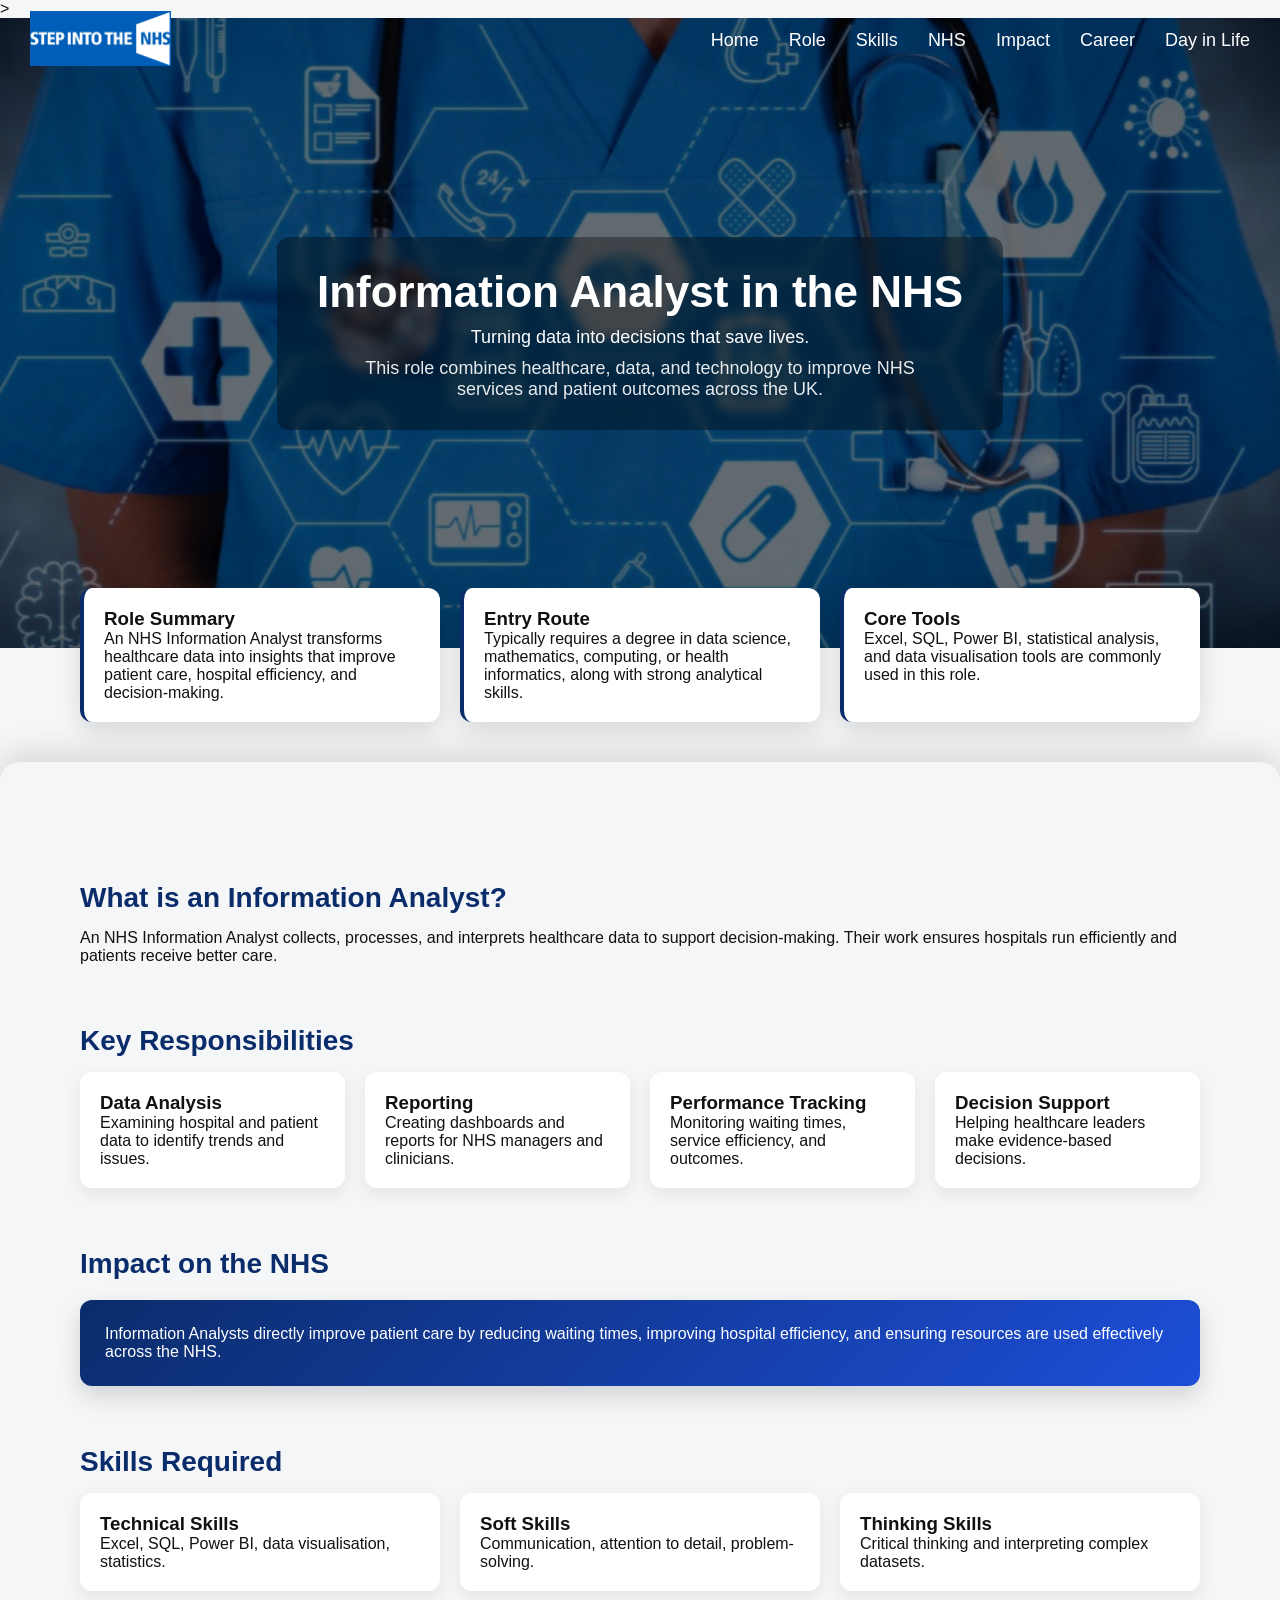
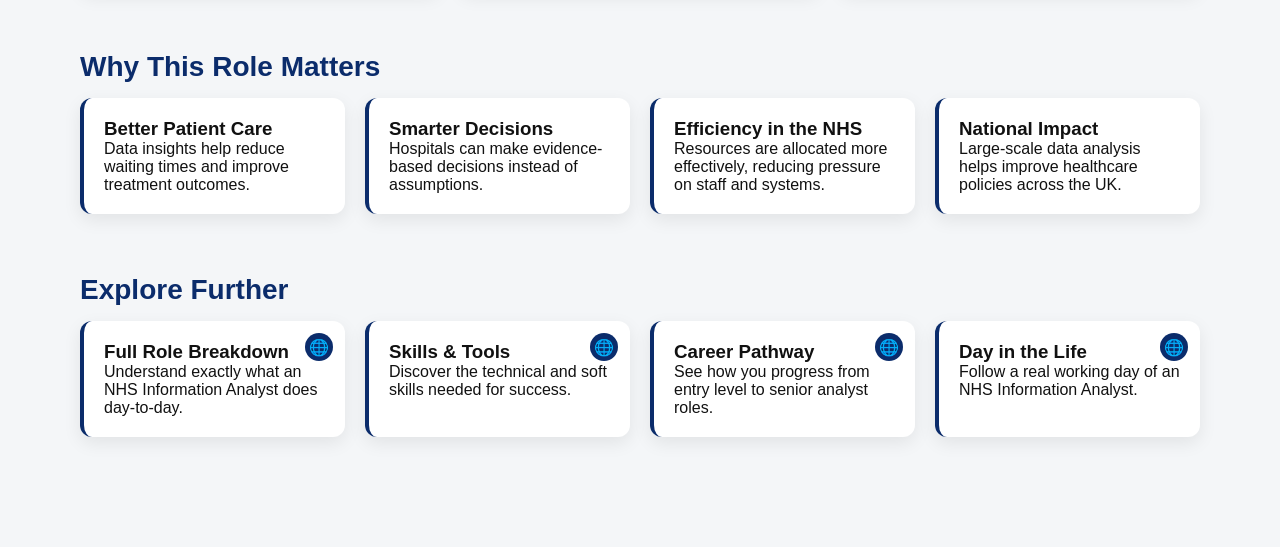
==== index.html @ 857c6837 "Update index.html" ====
<!DOCTYPE html>
<html>
<head>
<meta name="viewport" content="width=device-width, initial-scale=1.0">
  <title>NHS Information Analyst</title>
  <link rel="stylesheet" href="style.css">
</head>

<body>

<nav class="navbar">
  <div class="nav-left">
    <img src="logo.png" alt="NHS Logo">
  </div>

  <div class="menu-toggle">☰ Menu</div>

  <ul class="nav-links">
    <li><a href="index.html">Home</a></li>
    <li><a href="role.html">Role</a></li>
    <li><a href="skills.html">Skills</a></li>
    <li><a href="nhs.html">NHS</a></li>
    <li><a href="impact.html">Impact</a></li>
    <li><a href="career.html">Career</a></li>
    <li><a href="day.html">Day in Life</a></li>
  </ul>
</nav>>

<section class="hero" style="--hero-image: url('home.jpg');">
  <div class="hero-overlay">
    <h1>Information Analyst in the NHS</h1>
    <p>Turning data into decisions that save lives.</p>
<p class="hero-subtext">
This role combines healthcare, data, and technology to improve NHS services and patient outcomes across the UK.
</p>
  </div>
</section>

<section class="snapshot">

  <div class="snapshot-card">
    <h3>Role Summary</h3>
    <p>
      An NHS Information Analyst transforms healthcare data into insights that improve patient care, hospital efficiency, and decision-making.
    </p>
  </div>

  <div class="snapshot-card">
    <h3>Entry Route</h3>
    <p>
      Typically requires a degree in data science, mathematics, computing, or health informatics, along with strong analytical skills.
    </p>
  </div>

  <div class="snapshot-card">
    <h3>Core Tools</h3>
    <p>
      Excel, SQL, Power BI, statistical analysis, and data visualisation tools are commonly used in this role.
    </p>
  </div>

</section>

<section class="content-preview">

  <h2>What is an Information Analyst?</h2>
  <p>
    An NHS Information Analyst collects, processes, and interprets healthcare data to support decision-making.
    Their work ensures hospitals run efficiently and patients receive better care.
  </p>

  <h2>Key Responsibilities</h2>

  <div class="info-grid">
    <div class="info-card">
      <h3>Data Analysis</h3>
      <p>Examining hospital and patient data to identify trends and issues.</p>
    </div>

    <div class="info-card">
      <h3>Reporting</h3>
      <p>Creating dashboards and reports for NHS managers and clinicians.</p>
    </div>

    <div class="info-card">
      <h3>Performance Tracking</h3>
      <p>Monitoring waiting times, service efficiency, and outcomes.</p>
    </div>

    <div class="info-card">
      <h3>Decision Support</h3>
      <p>Helping healthcare leaders make evidence-based decisions.</p>
    </div>
  </div>

  <h2>Impact on the NHS</h2>

  <div class="impact-box">
    <p>
      Information Analysts directly improve patient care by reducing waiting times, improving hospital efficiency,
      and ensuring resources are used effectively across the NHS.
    </p>
  </div>

  <h2>Skills Required</h2>

  <div class="info-grid">
    <div class="info-card">
      <h3>Technical Skills</h3>
      <p>Excel, SQL, Power BI, data visualisation, statistics.</p>
    </div>

    <div class="info-card">
      <h3>Soft Skills</h3>
      <p>Communication, attention to detail, problem-solving.</p>
    </div>

    <div class="info-card">
      <h3>Thinking Skills</h3>
      <p>Critical thinking and interpreting complex datasets.</p>
    </div>
  </div>

  <h2>Why This Role Matters</h2>

  <div class="why-matters">
    <div class="why-card">
      <h3>Better Patient Care</h3>
      <p>Data insights help reduce waiting times and improve treatment outcomes.</p>
    </div>

    <div class="why-card">
      <h3>Smarter Decisions</h3>
      <p>Hospitals can make evidence-based decisions instead of assumptions.</p>
    </div>

    <div class="why-card">
      <h3>Efficiency in the NHS</h3>
      <p>Resources are allocated more effectively, reducing pressure on staff and systems.</p>
    </div>

    <div class="why-card">
      <h3>National Impact</h3>
      <p>Large-scale data analysis helps improve healthcare policies across the UK.</p>
    </div>
  </div>

  <h2>Explore Further</h2>

  <div class="next-grid">

    <a href="role.html" class="next-card">
      <h3>Full Role Breakdown</h3>
      <p>Understand exactly what an NHS Information Analyst does day-to-day.</p>
    </a>

    <a href="skills.html" class="next-card">
      <h3>Skills & Tools</h3>
      <p>Discover the technical and soft skills needed for success.</p>
    </a>

    <a href="career.html" class="next-card">
      <h3>Career Pathway</h3>
      <p>See how you progress from entry level to senior analyst roles.</p>
    </a>

    <a href="day.html" class="next-card">
      <h3>Day in the Life</h3>
      <p>Follow a real working day of an NHS Information Analyst.</p>
    </a>

  </div>

</section>

<script>
document.addEventListener("DOMContentLoaded", () => {

  const navbar = document.querySelector(".navbar");

  window.addEventListener("scroll", () => {
    navbar.classList.toggle("scrolled", window.scrollY > 120);
  });

  const revealElements = document.querySelectorAll(
    '.snapshot-card, .info-card, .why-card, .next-card, .impact-box'
  );

  const revealObserver = new IntersectionObserver((entries) => {
    entries.forEach(entry => {
      if (entry.isIntersecting) {
        entry.target.classList.add('active');
      }
    });
  }, { threshold: 0.15 });

  revealElements.forEach(el => {
    el.classList.add('reveal');
    revealObserver.observe(el);
  });

});
</script>
<script>
const menuToggle = document.querySelector(".menu-toggle");
const navLinks = document.querySelector(".nav-links");

menuToggle.addEventListener("click", () => {
  navLinks.classList.toggle("active");
});
</script>
</body>
</html>
---- style.css ----
* {
  margin: 0;
  padding: 0;
  box-sizing: border-box;
}

html, body {
  width: 100%;
  overflow-x: hidden;
  font-family: Arial, sans-serif;
  background-color: #f4f6f8;
  color: #111;
  scroll-behavior: smooth;
}

/* ================= NAVBAR ================= */

.navbar {
  position: fixed;
  top: 0;
  left: 0;
  width: 100%;
  height: 80px;
  padding: 0 30px;

  display: flex;
  align-items: center;
  justify-content: space-between;

  background: transparent;
  z-index: 9999;
  transition: background 0.3s ease;
}

.navbar.scrolled {
  background-color: #0b2c6b;
}

.nav-left img {
  height: 55px;
}

.nav-links {
  list-style: none;
  display: flex;
  gap: 30px;
}

.nav-links a {
  position: relative;
  color: white;
  text-decoration: none;
  font-size: 18px;
  font-weight: 500;
}

.nav-links a::after {
  content: "";
  position: absolute;
  left: 50%;
  bottom: -5px;
  width: 0;
  height: 2px;
  background: white;
  transform: translateX(-50%);
  transition: 0.3s ease;
}

.nav-links a:hover::after {
  width: 100%;
}

/* ================= HERO ================= */

.hero {
  height: 70vh;
  width: 100%;
  background-image: var(--hero-image);
  background-size: cover;
  background-position: center;
  position: relative;

  display: flex;
  align-items: center;
  justify-content: center;
}

.hero::before {
  content: "";
  position: absolute;
  inset: 0;
  background: rgba(0,0,0,0.55);
}

.hero-overlay {
  position: relative;
  z-index: 2;
  text-align: center;
  color: white;

  background: rgba(0, 0, 0, 0.35);
  padding: 30px 40px;
  border-radius: 12px;
  backdrop-filter: blur(6px);
}

.hero h1 {
  font-size: 44px;
  margin-bottom: 10px;
}

.hero p {
  font-size: 18px;
}

.hero-subtext {
  margin-top: 10px;
  font-size: 14px;
  opacity: 0.9;
  max-width: 600px;
  margin-left: auto;
  margin-right: auto;
}

/* ================= SNAPSHOT ================= */

.snapshot {
  display: grid;
  grid-template-columns: repeat(auto-fit, minmax(240px, 1fr));
  gap: 20px;

  margin: -60px 80px 40px;
  position: relative;
  z-index: 10;
}

.snapshot-card {
  background: white;
  padding: 20px;
  border-radius: 12px;

  box-shadow: 0 10px 25px rgba(0,0,0,0.12);
  border-left: 4px solid #0b2c6b;
}

/* ================= CONTENT ================= */

.content-preview {
  background: #f4f6f8;
  padding: 60px 80px;
  border-radius: 20px 20px 0 0;
  box-shadow: 0 -10px 30px rgba(0,0,0,0.12);
}

.content-preview h2 {
  color: #0b2c6b;
  font-size: 28px;
  margin: 60px 0 15px;
}

/* ================= GRID SECTIONS ================= */

.info-grid,
.why-matters,
.next-grid {
  display: grid;
  grid-template-columns: repeat(auto-fit, minmax(220px, 1fr));
  gap: 20px;
  margin-bottom: 50px;
}

/* ================= CARDS ================= */

.info-card {
  background: white;
  padding: 20px;
  border-radius: 12px;
  box-shadow: 0 6px 18px rgba(0,0,0,0.08);
}

.why-card {
  background: white;
  padding: 20px;
  border-radius: 12px;
  border-left: 4px solid #0b2c6b;
  box-shadow: 0 6px 18px rgba(0,0,0,0.08);
}

/* ================= CLICKABLE CARDS ================= */

.next-card {
  display: block;
  text-decoration: none;
  color: inherit;

  background: white;
  padding: 20px;
  border-radius: 12px;
  border-left: 4px solid #0b2c6b;

  box-shadow: 0 6px 18px rgba(0,0,0,0.08);

  position: relative;
  cursor: pointer;

  transition: transform 0.25s ease, box-shadow 0.25s ease;
}

.next-card::after {
  content: "🌐";
  position: absolute;
  right: 12px;
  top: 12px;

  font-size: 16px;

  background: #0b2c6b;
  color: white;

  width: 28px;
  height: 28px;

  display: flex;
  align-items: center;
  justify-content: center;

  border-radius: 50%;
}

.next-card:hover {
  transform: translateY(-7px);
  box-shadow: 0 14px 30px rgba(0,0,0,0.18);
}

/* ================= IMPACT ================= */

.impact-box {
  background: linear-gradient(135deg, #0b2c6b, #1d4ed8);
  color: white;
  padding: 25px;
  margin: 20px 0 40px;
  border-radius: 12px;
  box-shadow: 0 10px 25px rgba(0,0,0,0.15);
}

/* ================= SCROLL REVEAL ================= */

.reveal {
  opacity: 0;
  transform: translateY(40px);
  transition: opacity 0.7s ease, transform 0.7s ease;
}

.reveal.active {
  opacity: 1;
  transform: translateY(0);
}

/* ================= RESPONSIVE ================= */

@media (max-width: 950px) {

  .navbar {
    padding: 0 20px;
    height: 70px;
  }

  .nav-left img {
    height: 45px;
  }

  .menu-toggle {
    display: block;
    color: white;
    font-size: 18px;
    cursor: pointer;
    font-weight: 600;
  }

  .nav-links {
    position: absolute;
    top: 70px;
    left: 0;
    width: 100%;

    background: #0b2c6b;

    flex-direction: column;
    align-items: center;
    gap: 20px;

    padding: 20px 0;

    display: none;
  }

  .nav-links.active {
    display: flex;
  }

  .hero {
    height: 60vh;
    padding: 0 15px;
  }

  .hero-overlay {
    padding: 20px;
  }

  .hero h1 {
    font-size: 26px;
  }

  .hero p {
    font-size: 15px;
  }

  .hero-subtext {
    font-size: 13px;
  }

  .snapshot {
    margin: -40px 15px 30px;
    gap: 15px;
  }

  .snapshot-card {
    padding: 15px;
  }

  .content-preview {
    padding: 30px 15px;
  }

  .content-preview h2 {
    font-size: 22px;
  }

  .info-grid,
  .why-matters,
  .next-grid {
    grid-template-columns: 1fr;
  }

  .info-card,
  .why-card,
  .next-card {
    padding: 15px;
  }

  .impact-box {
    padding: 20px;
  }
}

/* ================= MENU DEFAULT ================= */

.menu-toggle {
  display: none;
}
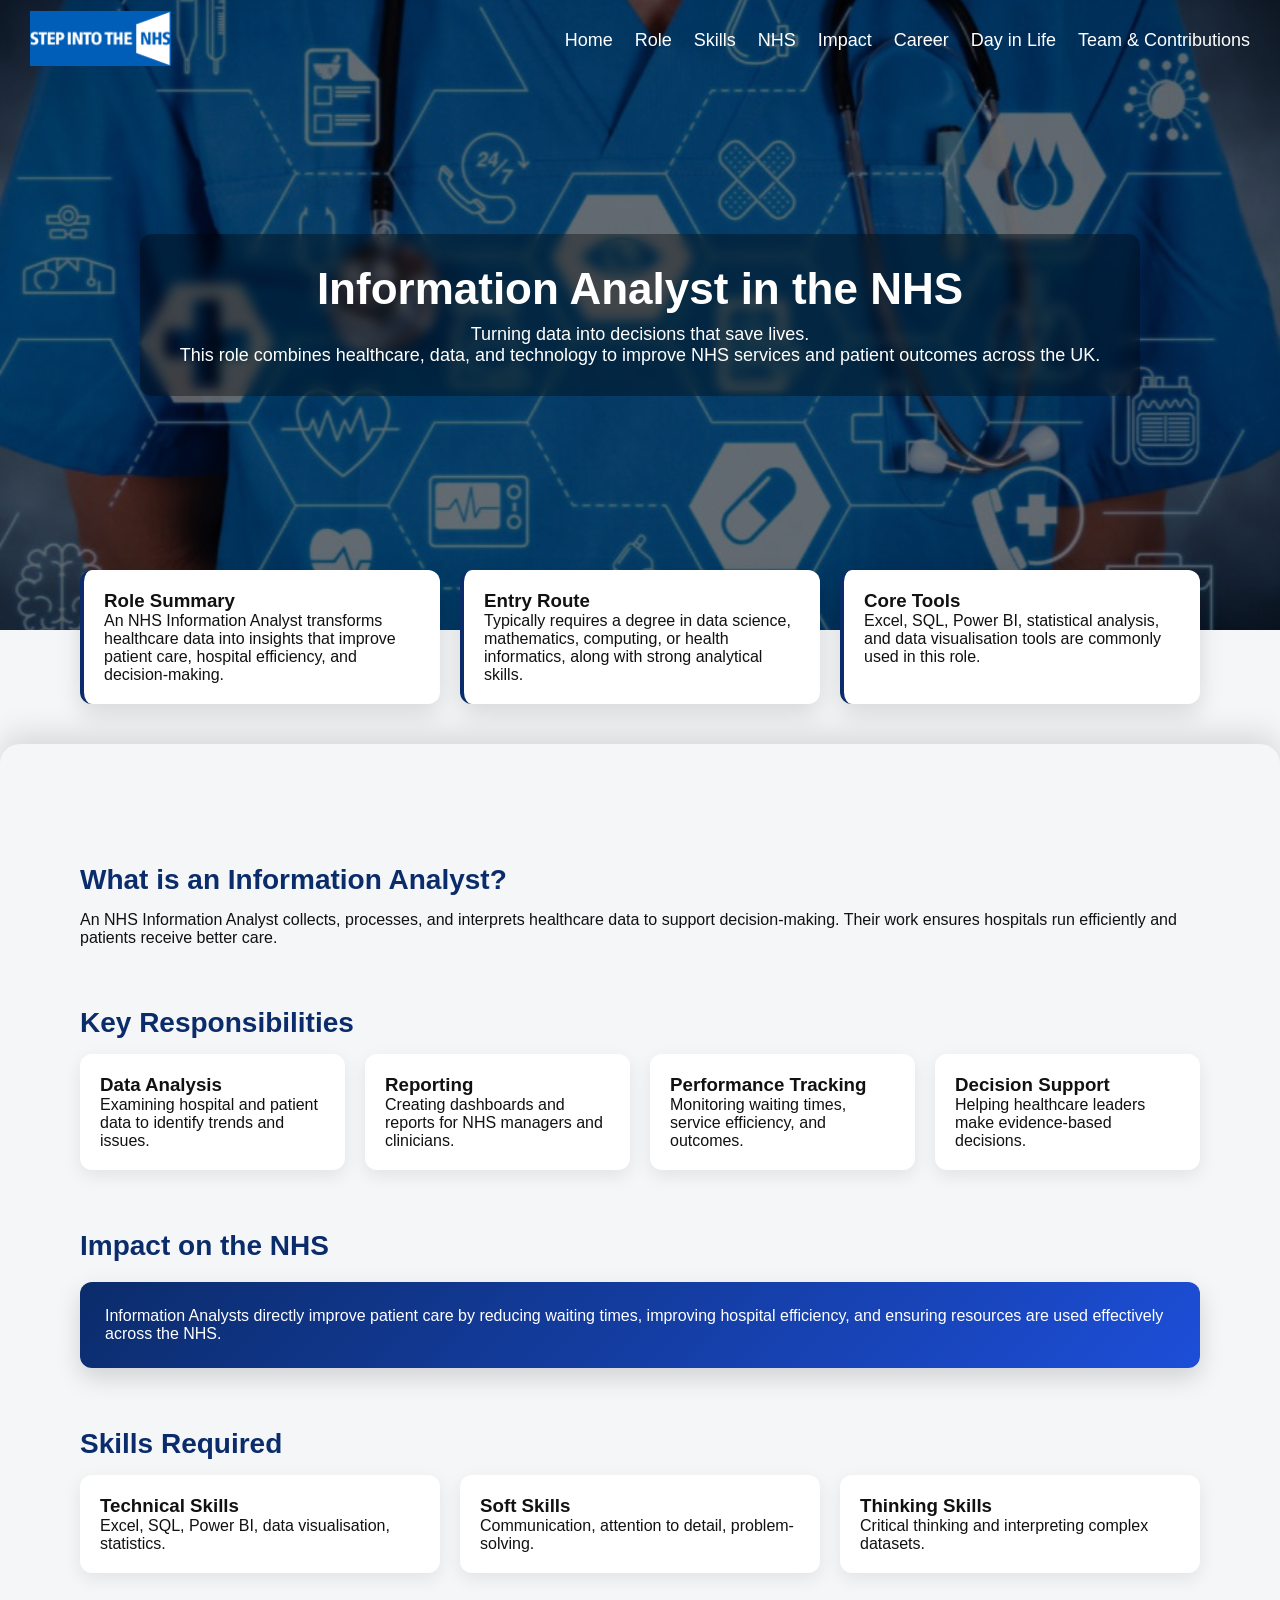
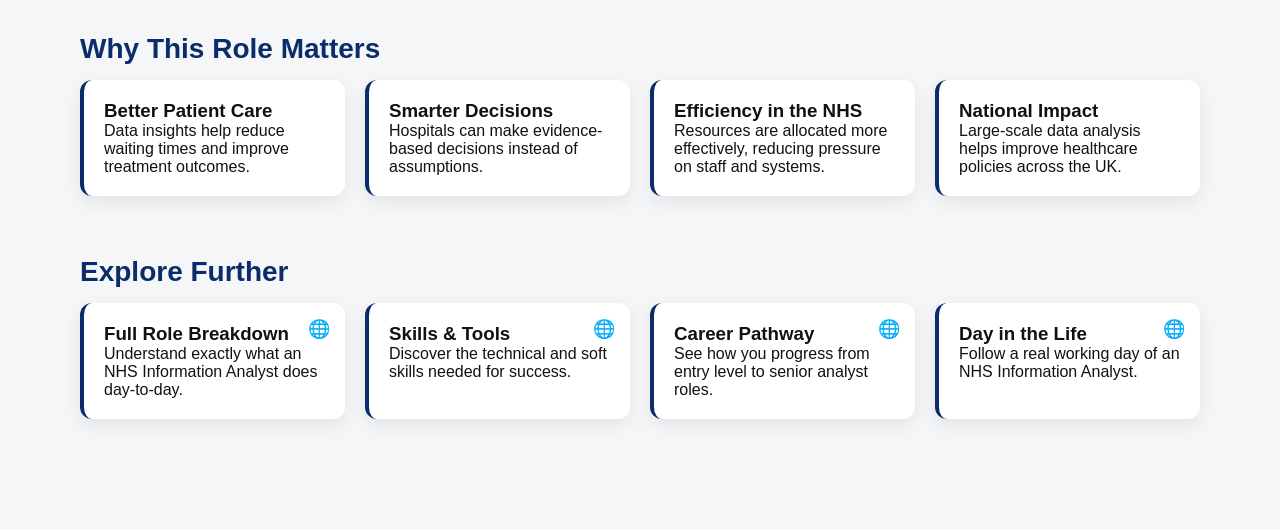
==== commit 47326cfa: "force rebuild" ====
--- a/index.html
+++ b/index.html
@@ -2,37 +2,40 @@
 <html>
 <head>
 <meta name="viewport" content="width=device-width, initial-scale=1.0">
-  <title>NHS Information Analyst</title>
-  <link rel="stylesheet" href="style.css">
+<title>NHS Information Analyst</title>
+<link rel="stylesheet" href="style.css">
 </head>
 
 <body>
 
 <nav class="navbar">
+
   <div class="nav-left">
     <img src="logo.png" alt="NHS Logo">
   </div>
 
   <div class="menu-toggle">☰ Menu</div>
 
-  <ul class="nav-links">
-    <li><a href="index.html">Home</a></li>
-    <li><a href="role.html">Role</a></li>
-    <li><a href="skills.html">Skills</a></li>
-    <li><a href="nhs.html">NHS</a></li>
-    <li><a href="impact.html">Impact</a></li>
-    <li><a href="career.html">Career</a></li>
-    <li><a href="day.html">Day in Life</a></li>
-  </ul>
-</nav>>
+<ul class="nav-links">
+  <li><a href="index.html">Home</a></li>
+  <li><a href="role.html">Role</a></li>
+  <li><a href="skills.html">Skills</a></li>
+  <li><a href="nhs.html">NHS</a></li>
+  <li><a href="impact.html">Impact</a></li>
+  <li><a href="career.html">Career</a></li>
+  <li><a href="day.html">Day in Life</a></li>
+  <li><a href="team.html">Team & Contributions</a></li>
+</ul>
+
+</nav>
 
 <section class="hero" style="--hero-image: url('home.jpg');">
   <div class="hero-overlay">
     <h1>Information Analyst in the NHS</h1>
     <p>Turning data into decisions that save lives.</p>
-<p class="hero-subtext">
-This role combines healthcare, data, and technology to improve NHS services and patient outcomes across the UK.
-</p>
+    <p class="hero-subtext">
+      This role combines healthcare, data, and technology to improve NHS services and patient outcomes across the UK.
+    </p>
   </div>
 </section>
 
@@ -40,23 +43,17 @@
 
   <div class="snapshot-card">
     <h3>Role Summary</h3>
-    <p>
-      An NHS Information Analyst transforms healthcare data into insights that improve patient care, hospital efficiency, and decision-making.
-    </p>
+    <p>An NHS Information Analyst transforms healthcare data into insights that improve patient care, hospital efficiency, and decision-making.</p>
   </div>
 
   <div class="snapshot-card">
     <h3>Entry Route</h3>
-    <p>
-      Typically requires a degree in data science, mathematics, computing, or health informatics, along with strong analytical skills.
-    </p>
+    <p>Typically requires a degree in data science, mathematics, computing, or health informatics, along with strong analytical skills.</p>
   </div>
 
   <div class="snapshot-card">
     <h3>Core Tools</h3>
-    <p>
-      Excel, SQL, Power BI, statistical analysis, and data visualisation tools are commonly used in this role.
-    </p>
+    <p>Excel, SQL, Power BI, statistical analysis, and data visualisation tools are commonly used in this role.</p>
   </div>
 
 </section>
@@ -64,85 +61,38 @@
 <section class="content-preview">
 
   <h2>What is an Information Analyst?</h2>
-  <p>
-    An NHS Information Analyst collects, processes, and interprets healthcare data to support decision-making.
-    Their work ensures hospitals run efficiently and patients receive better care.
-  </p>
+  <p>An NHS Information Analyst collects, processes, and interprets healthcare data to support decision-making. Their work ensures hospitals run efficiently and patients receive better care.</p>
 
   <h2>Key Responsibilities</h2>
 
   <div class="info-grid">
-    <div class="info-card">
-      <h3>Data Analysis</h3>
-      <p>Examining hospital and patient data to identify trends and issues.</p>
-    </div>
-
-    <div class="info-card">
-      <h3>Reporting</h3>
-      <p>Creating dashboards and reports for NHS managers and clinicians.</p>
-    </div>
-
-    <div class="info-card">
-      <h3>Performance Tracking</h3>
-      <p>Monitoring waiting times, service efficiency, and outcomes.</p>
-    </div>
-
-    <div class="info-card">
-      <h3>Decision Support</h3>
-      <p>Helping healthcare leaders make evidence-based decisions.</p>
-    </div>
+    <div class="info-card"><h3>Data Analysis</h3><p>Examining hospital and patient data to identify trends and issues.</p></div>
+    <div class="info-card"><h3>Reporting</h3><p>Creating dashboards and reports for NHS managers and clinicians.</p></div>
+    <div class="info-card"><h3>Performance Tracking</h3><p>Monitoring waiting times, service efficiency, and outcomes.</p></div>
+    <div class="info-card"><h3>Decision Support</h3><p>Helping healthcare leaders make evidence-based decisions.</p></div>
   </div>
 
   <h2>Impact on the NHS</h2>
 
   <div class="impact-box">
-    <p>
-      Information Analysts directly improve patient care by reducing waiting times, improving hospital efficiency,
-      and ensuring resources are used effectively across the NHS.
-    </p>
+    <p>Information Analysts directly improve patient care by reducing waiting times, improving hospital efficiency, and ensuring resources are used effectively across the NHS.</p>
   </div>
 
   <h2>Skills Required</h2>
 
   <div class="info-grid">
-    <div class="info-card">
-      <h3>Technical Skills</h3>
-      <p>Excel, SQL, Power BI, data visualisation, statistics.</p>
-    </div>
-
-    <div class="info-card">
-      <h3>Soft Skills</h3>
-      <p>Communication, attention to detail, problem-solving.</p>
-    </div>
-
-    <div class="info-card">
-      <h3>Thinking Skills</h3>
-      <p>Critical thinking and interpreting complex datasets.</p>
-    </div>
+    <div class="info-card"><h3>Technical Skills</h3><p>Excel, SQL, Power BI, data visualisation, statistics.</p></div>
+    <div class="info-card"><h3>Soft Skills</h3><p>Communication, attention to detail, problem-solving.</p></div>
+    <div class="info-card"><h3>Thinking Skills</h3><p>Critical thinking and interpreting complex datasets.</p></div>
   </div>
 
   <h2>Why This Role Matters</h2>
 
   <div class="why-matters">
-    <div class="why-card">
-      <h3>Better Patient Care</h3>
-      <p>Data insights help reduce waiting times and improve treatment outcomes.</p>
-    </div>
-
-    <div class="why-card">
-      <h3>Smarter Decisions</h3>
-      <p>Hospitals can make evidence-based decisions instead of assumptions.</p>
-    </div>
-
-    <div class="why-card">
-      <h3>Efficiency in the NHS</h3>
-      <p>Resources are allocated more effectively, reducing pressure on staff and systems.</p>
-    </div>
-
-    <div class="why-card">
-      <h3>National Impact</h3>
-      <p>Large-scale data analysis helps improve healthcare policies across the UK.</p>
-    </div>
+    <div class="why-card"><h3>Better Patient Care</h3><p>Data insights help reduce waiting times and improve treatment outcomes.</p></div>
+    <div class="why-card"><h3>Smarter Decisions</h3><p>Hospitals can make evidence-based decisions instead of assumptions.</p></div>
+    <div class="why-card"><h3>Efficiency in the NHS</h3><p>Resources are allocated more effectively, reducing pressure on staff and systems.</p></div>
+    <div class="why-card"><h3>National Impact</h3><p>Large-scale data analysis helps improve healthcare policies across the UK.</p></div>
   </div>
 
   <h2>Explore Further</h2>
@@ -186,7 +136,7 @@
     '.snapshot-card, .info-card, .why-card, .next-card, .impact-box'
   );
 
-  const revealObserver = new IntersectionObserver((entries) => {
+  const observer = new IntersectionObserver((entries) => {
     entries.forEach(entry => {
       if (entry.isIntersecting) {
         entry.target.classList.add('active');
@@ -196,18 +146,23 @@
 
   revealElements.forEach(el => {
     el.classList.add('reveal');
-    revealObserver.observe(el);
+    observer.observe(el);
   });
+
+  const menuToggle = document.querySelector(".menu-toggle");
+  const navLinks = document.querySelector(".nav-links");
+
+  if (menuToggle) {
+    menuToggle.addEventListener("click", () => {
+      navLinks.classList.toggle("active");
+    });
+  }
 
 });
 </script>
-<script>
-const menuToggle = document.querySelector(".menu-toggle");
-const navLinks = document.querySelector(".nav-links");
 
-menuToggle.addEventListener("click", () => {
-  navLinks.classList.toggle("active");
-});
-</script>
+
+<!-- force rebuild -->
+  
 </body>
 </html>
--- a/style.css
+++ b/style.css
@@ -40,10 +40,11 @@
   height: 55px;
 }
 
+/* NAV LINKS (DESKTOP) */
 .nav-links {
   list-style: none;
   display: flex;
-  gap: 30px;
+  gap: 22px;
 }
 
 .nav-links a {
@@ -70,6 +71,15 @@
   width: 100%;
 }
 
+/* MENU BUTTON (HIDDEN ON DESKTOP) */
+.menu-toggle {
+  display: none;
+  color: white;
+  font-size: 22px;
+  cursor: pointer;
+  font-weight: 600;
+}
+
 /* ================= HERO ================= */
 
 .hero {
@@ -113,15 +123,6 @@
   font-size: 18px;
 }
 
-.hero-subtext {
-  margin-top: 10px;
-  font-size: 14px;
-  opacity: 0.9;
-  max-width: 600px;
-  margin-left: auto;
-  margin-right: auto;
-}
-
 /* ================= SNAPSHOT ================= */
 
 .snapshot {
@@ -158,7 +159,7 @@
   margin: 60px 0 15px;
 }
 
-/* ================= GRID SECTIONS ================= */
+/* ================= GRIDS ================= */
 
 .info-grid,
 .why-matters,
@@ -171,19 +172,16 @@
 
 /* ================= CARDS ================= */
 
-.info-card {
-  background: white;
-  padding: 20px;
-  border-radius: 12px;
-  box-shadow: 0 6px 18px rgba(0,0,0,0.08);
-}
-
+.info-card,
 .why-card {
   background: white;
   padding: 20px;
   border-radius: 12px;
+  box-shadow: 0 6px 18px rgba(0,0,0,0.08);
+}
+
+.why-card {
   border-left: 4px solid #0b2c6b;
-  box-shadow: 0 6px 18px rgba(0,0,0,0.08);
 }
 
 /* ================= CLICKABLE CARDS ================= */
@@ -209,22 +207,9 @@
 .next-card::after {
   content: "🌐";
   position: absolute;
-  right: 12px;
-  top: 12px;
-
-  font-size: 16px;
-
-  background: #0b2c6b;
-  color: white;
-
-  width: 28px;
-  height: 28px;
-
-  display: flex;
-  align-items: center;
-  justify-content: center;
-
-  border-radius: 50%;
+  right: 15px;
+  top: 15px;
+  font-size: 18px;
 }
 
 .next-card:hover {
@@ -256,7 +241,7 @@
   transform: translateY(0);
 }
 
-/* ================= RESPONSIVE ================= */
+/* ================= MOBILE ================= */
 
 @media (max-width: 950px) {
 
@@ -271,10 +256,6 @@
 
   .menu-toggle {
     display: block;
-    color: white;
-    font-size: 18px;
-    cursor: pointer;
-    font-weight: 600;
   }
 
   .nav-links {
@@ -300,11 +281,6 @@
 
   .hero {
     height: 60vh;
-    padding: 0 15px;
-  }
-
-  .hero-overlay {
-    padding: 20px;
   }
 
   .hero h1 {
@@ -315,25 +291,12 @@
     font-size: 15px;
   }
 
-  .hero-subtext {
-    font-size: 13px;
-  }
-
   .snapshot {
     margin: -40px 15px 30px;
-    gap: 15px;
-  }
-
-  .snapshot-card {
-    padding: 15px;
   }
 
   .content-preview {
     padding: 30px 15px;
-  }
-
-  .content-preview h2 {
-    font-size: 22px;
   }
 
   .info-grid,
@@ -341,20 +304,4 @@
   .next-grid {
     grid-template-columns: 1fr;
   }
-
-  .info-card,
-  .why-card,
-  .next-card {
-    padding: 15px;
-  }
-
-  .impact-box {
-    padding: 20px;
-  }
-}
-
-/* ================= MENU DEFAULT ================= */
-
-.menu-toggle {
-  display: none;
-}
+}
